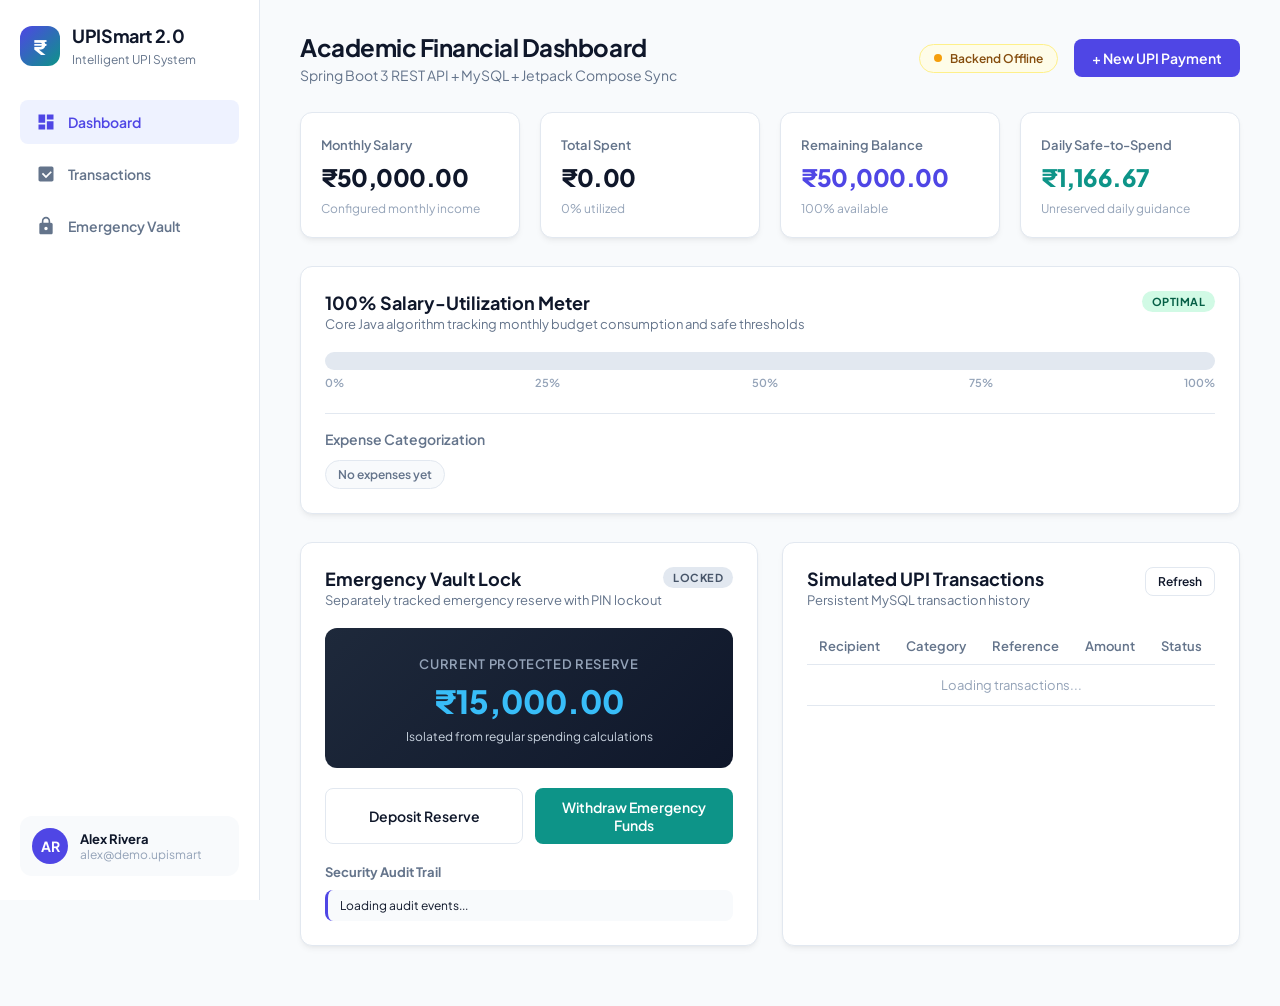
==== backend/src/main/resources/static/index.html @ 61daeefa "feat: implement transaction cloud synchronization Add cloud backup functionality for transactions vi" ====
<!DOCTYPE html>
<html lang="en">
<head>
    <meta charset="UTF-8">
    <meta name="viewport" content="width=device-width, initial-scale=1.0">
    <title>UPISmart 2.0 — Web Financial Dashboard</title>
    <link rel="stylesheet" href="css/dashboard.css">
    <link rel="preconnect" href="https://fonts.googleapis.com">
    <link rel="preconnect" href="https://fonts.gstatic.com" crossorigin>
    <link href="https://fonts.googleapis.com/css2?family=Plus+Jakarta+Sans:wght@400;500;600;700;800&display=swap" rel="stylesheet">
</head>
<body>
    <div class="app-layout">
        <!-- Sidebar Navigation -->
        <aside class="sidebar">
            <div class="brand">
                <div class="brand-icon">₹</div>
                <div class="brand-text">
                    <h1>UPISmart 2.0</h1>
                    <span>Intelligent UPI System</span>
                </div>
            </div>

            <nav class="nav-menu">
                <a href="#dashboard" class="nav-item active">
                    <svg width="20" height="20" viewBox="0 0 24 24" fill="currentColor"><path d="M3 13h8V3H3v10zm0 8h8v-6H3v6zm10 0h8V11h-8v10zm0-18v6h8V3h-8z"/></svg>
                    Dashboard
                </a>
                <a href="#transactions" class="nav-item">
                    <svg width="20" height="20" viewBox="0 0 24 24" fill="currentColor"><path d="M19 3H5c-1.1 0-2 .9-2 2v14c0 1.1.9 2 2 2h14c1.1 0 2-.9 2-2V5c0-1.1-.9-2-2-2zm-7 14l-5-5 1.41-1.41L12 14.17l5.59-5.59L19 10l-7 7z"/></svg>
                    Transactions
                </a>
                <a href="#vault" class="nav-item">
                    <svg width="20" height="20" viewBox="0 0 24 24" fill="currentColor"><path d="M18 8h-1V6c0-2.76-2.24-5-5-5S7 3.24 7 6v2H6c-1.1 0-2 .9-2 2v10c0 1.1.9 2 2 2h12c1.1 0 2-.9 2-2V10c0-1.1-.9-2-2-2zm-6 9c-1.1 0-2-.9-2-2s.9-2 2-2 2 .9 2 2-.9 2-2 2zm3.1-9H8.9V6c0-1.71 1.39-3.1 3.1-3.1 1.71 0 3.1 1.39 3.1 3.1v2z"/></svg>
                    Emergency Vault
                </a>
            </nav>

            <div class="user-card">
                <div class="user-avatar">AR</div>
                <div class="user-info">
                    <strong id="sidebarUsername">Alex Rivera</strong>
                    <span id="sidebarUpi">alex@demo.upismart</span>
                </div>
            </div>
        </aside>

        <!-- Main Content Area -->
        <main class="main-content">
            <!-- Header Bar -->
            <header class="top-bar">
                <div>
                    <h2>Academic Financial Dashboard</h2>
                    <p class="subtitle">Spring Boot 3 REST API + MySQL + Jetpack Compose Sync</p>
                </div>
                <div class="top-bar-actions">
                    <div id="connectionStatusPill" class="status-pill status-checking">
                        <span class="pulse-dot"></span>
                        <span id="connectionStatusText">Checking Cloud SQL...</span>
                    </div>
                    <button class="btn btn-primary" onclick="openPaymentModal()">
                        + New UPI Payment
                    </button>
                </div>
            </header>

            <!-- Alerts Banner Container -->
            <div id="alertContainer"></div>

            <!-- Stats Grid -->
            <div class="stats-grid">
                <div class="stat-card">
                    <span class="stat-label">Monthly Salary</span>
                    <div class="stat-value" id="monthlySalaryDisplay">₹50,000.00</div>
                    <span class="stat-subtext">Configured monthly income</span>
                </div>
                <div class="stat-card">
                    <span class="stat-label">Total Spent</span>
                    <div class="stat-value" id="totalExpenditureDisplay">₹0.00</div>
                    <span class="stat-subtext" id="spentPercentageDisplay">0% utilized</span>
                </div>
                <div class="stat-card">
                    <span class="stat-label">Remaining Balance</span>
                    <div class="stat-value stat-highlight" id="remainingBalanceDisplay">₹50,000.00</div>
                    <span class="stat-subtext" id="remainingPercentageDisplay">100% available</span>
                </div>
                <div class="stat-card">
                    <span class="stat-label">Daily Safe-to-Spend</span>
                    <div class="stat-value stat-safe" id="dailySafeToSpendDisplay">₹1,166.67</div>
                    <span class="stat-subtext">Unreserved daily guidance</span>
                </div>
            </div>

            <!-- 100% Salary-Utilization Meter Section -->
            <section class="section-card">
                <div class="card-header">
                    <div>
                        <h3>100% Salary-Utilization Meter</h3>
                        <p>Core Java algorithm tracking monthly budget consumption and safe thresholds</p>
                    </div>
                    <span id="utilizationStatusBadge" class="badge badge-success">OPTIMAL</span>
                </div>

                <div class="meter-container">
                    <div class="meter-bar-track">
                        <div id="meterProgressFill" class="meter-bar-fill" style="width: 0%;"></div>
                    </div>
                    <div class="meter-markers">
                        <span>0%</span>
                        <span>25%</span>
                        <span>50%</span>
                        <span>75%</span>
                        <span>100%</span>
                    </div>
                </div>

                <!-- Category Breakdown Tags -->
                <div class="category-breakdown">
                    <h4>Expense Categorization</h4>
                    <div id="categoryTagsContainer" class="tag-list">
                        <span class="category-tag">No expenses yet</span>
                    </div>
                </div>
            </section>

            <!-- Grid: Emergency Vault & Recent Transactions -->
            <div class="two-column-grid">
                <!-- Emergency Vault Card -->
                <section class="section-card" id="vault">
                    <div class="card-header">
                        <div>
                            <h3>Emergency Vault Lock</h3>
                            <p>Separately tracked emergency reserve with PIN lockout</p>
                        </div>
                        <span id="vaultStatusBadge" class="badge badge-secondary">LOCKED</span>
                    </div>

                    <div class="vault-balance-box">
                        <span class="vault-balance-label">Current Protected Reserve</span>
                        <div class="vault-balance-value" id="vaultReserveDisplay">₹15,000.00</div>
                        <p class="vault-notice">Isolated from regular spending calculations</p>
                    </div>

                    <div class="vault-actions">
                        <button class="btn btn-outline" onclick="openVaultModal('deposit')">Deposit Reserve</button>
                        <button class="btn btn-secondary" onclick="openVaultModal('withdraw')">Withdraw Emergency Funds</button>
                    </div>

                    <!-- Vault Audit Trail -->
                    <div class="audit-trail-container">
                        <h4>Security Audit Trail</h4>
                        <div id="vaultAuditList" class="audit-list">
                            <div class="audit-item">Loading audit events...</div>
                        </div>
                    </div>
                </section>

                <!-- Transactions Section -->
                <section class="section-card" id="transactions">
                    <div class="card-header">
                        <div>
                            <h3>Simulated UPI Transactions</h3>
                            <p>Persistent MySQL transaction history</p>
                        </div>
                        <button class="btn btn-sm btn-outline" onclick="loadDashboardData()">Refresh</button>
                    </div>

                    <div class="table-container">
                        <table class="data-table">
                            <thead>
                                <tr>
                                    <th>Recipient</th>
                                    <th>Category</th>
                                    <th>Reference</th>
                                    <th>Amount</th>
                                    <th>Status</th>
                                </tr>
                            </thead>
                            <tbody id="transactionTableBody">
                                <tr>
                                    <td colspan="5" class="empty-cell">Loading transactions...</td>
                                </tr>
                            </tbody>
                        </table>
                    </div>
                </section>
            </div>
        </main>
    </div>

    <!-- Payment Modal -->
    <div id="paymentModal" class="modal">
        <div class="modal-dialog">
            <div class="modal-header">
                <h3>Simulated UPI Payment Engine</h3>
                <button class="close-btn" onclick="closePaymentModal()">&times;</button>
            </div>
            <form id="paymentForm" onsubmit="handlePaymentSubmit(event)">
                <div class="form-group">
                    <label>Recipient UPI ID</label>
                    <input type="text" id="recipientUpi" required placeholder="e.g. coffee@upi or friend@bank" value="cafe@upi">
                </div>
                <div class="form-group">
                    <label>Recipient Name</label>
                    <input type="text" id="recipientName" required placeholder="e.g. Blue Tokai Coffee" value="Blue Tokai Coffee">
                </div>
                <div class="form-group">
                    <label>Amount (₹)</label>
                    <input type="number" id="paymentAmount" step="0.01" min="1" required placeholder="500.00" value="450.00">
                </div>
                <div class="form-group">
                    <label>Category</label>
                    <select id="paymentCategory">
                        <option value="Food & Dining">Food & Dining</option>
                        <option value="Groceries">Groceries</option>
                        <option value="Rent">Rent</option>
                        <option value="Bills & Utilities">Bills & Utilities</option>
                        <option value="Shopping">Shopping</option>
                        <option value="Transportation">Transportation</option>
                        <option value="Other">Other</option>
                    </select>
                </div>
                <div class="form-group">
                    <label>Demo UPI PIN (Default: 1234)</label>
                    <input type="password" id="paymentPin" maxlength="6" required placeholder="••••" value="1234">
                </div>
                <div class="form-group">
                    <label>Note / Purpose</label>
                    <input type="text" id="paymentNote" placeholder="Simulated payment note" value="Team morning coffee">
                </div>

                <div id="unusualSpendingWarning" class="alert-box alert-warning" style="display: none;">
                    <strong>Unusual Spending Rule Alert!</strong>
                    <p id="unusualSpendingMessage"></p>
                    <label class="confirm-checkbox">
                        <input type="checkbox" id="userConfirmCheckbox"> I acknowledge and confirm this high transaction
                    </label>
                </div>

                <div class="modal-footer">
                    <button type="button" class="btn btn-outline" onclick="closePaymentModal()">Cancel</button>
                    <button type="submit" class="btn btn-primary" id="submitPaymentBtn">Confirm & Pay</button>
                </div>
            </form>
        </div>
    </div>

    <!-- Vault Action Modal -->
    <div id="vaultModal" class="modal">
        <div class="modal-dialog">
            <div class="modal-header">
                <h3 id="vaultModalTitle">Emergency Vault Operation</h3>
                <button class="close-btn" onclick="closeVaultModal()">&times;</button>
            </div>
            <form id="vaultForm" onsubmit="handleVaultSubmit(event)">
                <input type="hidden" id="vaultActionType" value="deposit">
                <div class="form-group">
                    <label>Amount (₹)</label>
                    <input type="number" id="vaultAmount" step="0.01" min="1" required placeholder="1000.00">
                </div>
                <div class="form-group" id="vaultPinGroup">
                    <label>Vault PIN (Default: 1234)</label>
                    <input type="password" id="vaultPin" maxlength="6" placeholder="••••" value="1234">
                </div>
                <div class="modal-footer">
                    <button type="button" class="btn btn-outline" onclick="closeVaultModal()">Cancel</button>
                    <button type="submit" class="btn btn-primary" id="submitVaultBtn">Submit</button>
                </div>
            </form>
        </div>
    </div>

    <script src="js/dashboard.js"></script>
</body>
</html>
---- backend/src/main/resources/static/css/dashboard.css ----
:root {
    --primary: #4F46E5;
    --primary-hover: #4338CA;
    --primary-light: #EEF2FF;
    --secondary: #0D9488;
    --accent: #F59E0B;
    --danger: #EF4444;
    --success: #10B981;
    --background: #F8FAFC;
    --surface: #FFFFFF;
    --text-primary: #0F172A;
    --text-secondary: #64748B;
    --text-muted: #94A3B8;
    --border: #E2E8F0;
    --radius-sm: 8px;
    --radius-md: 12px;
    --radius-lg: 16px;
    --shadow: 0 4px 6px -1px rgba(0, 0, 0, 0.05), 0 2px 4px -2px rgba(0, 0, 0, 0.05);
    --shadow-lg: 0 10px 15px -3px rgba(0, 0, 0, 0.08), 0 4px 6px -4px rgba(0, 0, 0, 0.04);
}

* {
    margin: 0;
    padding: 0;
    box-sizing: border-box;
    font-family: 'Plus Jakarta Sans', system-ui, -apple-system, sans-serif;
}

body {
    background-color: var(--background);
    color: var(--text-primary);
    min-height: 100vh;
}

.app-layout {
    display: flex;
    min-height: 100vh;
}

/* Sidebar */
.sidebar {
    width: 260px;
    background: var(--surface);
    border-right: 1px solid var(--border);
    display: flex;
    flex-direction: column;
    padding: 24px 20px;
    position: sticky;
    top: 0;
    height: 100vh;
}

.brand {
    display: flex;
    align-items: center;
    gap: 12px;
    margin-bottom: 32px;
}

.brand-icon {
    width: 40px;
    height: 40px;
    background: linear-gradient(135deg, var(--primary), var(--secondary));
    color: white;
    border-radius: var(--radius-md);
    display: flex;
    align-items: center;
    justify-content: center;
    font-weight: 800;
    font-size: 20px;
}

.brand-text h1 {
    font-size: 18px;
    font-weight: 700;
    letter-spacing: -0.02em;
}

.brand-text span {
    font-size: 12px;
    color: var(--text-secondary);
}

.nav-menu {
    display: flex;
    flex-direction: column;
    gap: 8px;
    flex: 1;
}

.nav-item {
    display: flex;
    align-items: center;
    gap: 12px;
    padding: 12px 16px;
    border-radius: var(--radius-sm);
    color: var(--text-secondary);
    text-decoration: none;
    font-weight: 600;
    font-size: 14px;
    transition: all 0.2s;
}

.nav-item:hover, .nav-item.active {
    background: var(--primary-light);
    color: var(--primary);
}

.user-card {
    display: flex;
    align-items: center;
    gap: 12px;
    padding: 12px;
    background: var(--background);
    border-radius: var(--radius-md);
}

.user-avatar {
    width: 36px;
    height: 36px;
    border-radius: 50%;
    background: var(--primary);
    color: white;
    display: flex;
    align-items: center;
    justify-content: center;
    font-weight: 700;
    font-size: 14px;
}

.user-info {
    display: flex;
    flex-direction: column;
    font-size: 12px;
}

.user-info strong {
    font-size: 13px;
    color: var(--text-primary);
}

.user-info span {
    color: var(--text-muted);
}

/* Main Content */
.main-content {
    flex: 1;
    padding: 32px 40px;
    max-width: 1280px;
    margin: 0 auto;
}

.top-bar {
    display: flex;
    justify-content: space-between;
    align-items: center;
    margin-bottom: 28px;
}

.top-bar h2 {
    font-size: 24px;
    font-weight: 700;
    letter-spacing: -0.02em;
}

.subtitle {
    font-size: 14px;
    color: var(--text-secondary);
    margin-top: 4px;
}

.top-bar-actions {
    display: flex;
    align-items: center;
    gap: 16px;
}

/* Status Pill */
.status-pill {
    display: flex;
    align-items: center;
    gap: 8px;
    padding: 6px 14px;
    border-radius: 20px;
    font-size: 12px;
    font-weight: 600;
    border: 1px solid var(--border);
    background: var(--surface);
}

.pulse-dot {
    width: 8px;
    height: 8px;
    border-radius: 50%;
    background: var(--text-muted);
}

.status-online {
    border-color: #A7F3D0;
    background: #ECFDF5;
    color: #065F46;
}
.status-online .pulse-dot {
    background: var(--success);
    box-shadow: 0 0 0 3px rgba(16, 185, 129, 0.2);
}

.status-local {
    border-color: #FEF08A;
    background: #FEFCE8;
    color: #854D0E;
}
.status-local .pulse-dot {
    background: var(--accent);
}

/* Buttons */
.btn {
    padding: 10px 18px;
    border-radius: var(--radius-sm);
    font-size: 14px;
    font-weight: 600;
    cursor: pointer;
    border: none;
    transition: all 0.2s;
    display: inline-flex;
    align-items: center;
    justify-content: center;
    gap: 8px;
}

.btn-primary {
    background: var(--primary);
    color: white;
}
.btn-primary:hover {
    background: var(--primary-hover);
}

.btn-secondary {
    background: var(--secondary);
    color: white;
}
.btn-secondary:hover {
    background: #0F766E;
}

.btn-outline {
    background: transparent;
    border: 1px solid var(--border);
    color: var(--text-primary);
}
.btn-outline:hover {
    background: var(--background);
}

.btn-sm {
    padding: 6px 12px;
    font-size: 12px;
}

/* Stats Grid */
.stats-grid {
    display: grid;
    grid-template-columns: repeat(4, 1fr);
    gap: 20px;
    margin-bottom: 28px;
}

.stat-card {
    background: var(--surface);
    padding: 20px;
    border-radius: var(--radius-md);
    box-shadow: var(--shadow);
    border: 1px solid var(--border);
}

.stat-label {
    font-size: 13px;
    font-weight: 600;
    color: var(--text-secondary);
}

.stat-value {
    font-size: 24px;
    font-weight: 800;
    margin: 8px 0 4px;
    letter-spacing: -0.02em;
}

.stat-highlight {
    color: var(--primary);
}

.stat-safe {
    color: var(--secondary);
}

.stat-subtext {
    font-size: 12px;
    color: var(--text-muted);
}

/* Section Card */
.section-card {
    background: var(--surface);
    border-radius: var(--radius-md);
    padding: 24px;
    border: 1px solid var(--border);
    box-shadow: var(--shadow);
    margin-bottom: 28px;
}

.card-header {
    display: flex;
    justify-content: space-between;
    align-items: flex-start;
    margin-bottom: 20px;
}

.card-header h3 {
    font-size: 18px;
    font-weight: 700;
}

.card-header p {
    font-size: 13px;
    color: var(--text-secondary);
    margin-top: 2px;
}

/* Badges */
.badge {
    padding: 4px 10px;
    border-radius: 12px;
    font-size: 11px;
    font-weight: 700;
    letter-spacing: 0.04em;
    text-transform: uppercase;
}

.badge-success { background: #D1FAE5; color: #065F46; }
.badge-warning { background: #FEF3C7; color: #92400E; }
.badge-danger { background: #FEE2E2; color: #991B1B; }
.badge-secondary { background: #E2E8F0; color: #475569; }

/* 100% Salary Meter */
.meter-container {
    margin: 20px 0;
}

.meter-bar-track {
    width: 100%;
    height: 18px;
    background: #E2E8F0;
    border-radius: 9px;
    overflow: hidden;
    position: relative;
}

.meter-bar-fill {
    height: 100%;
    background: linear-gradient(90deg, #10B981, #F59E0B, #EF4444);
    border-radius: 9px;
    transition: width 0.6s cubic-bezier(0.4, 0, 0.2, 1);
}

.meter-markers {
    display: flex;
    justify-content: space-between;
    font-size: 11px;
    color: var(--text-muted);
    font-weight: 600;
    margin-top: 6px;
}

.category-breakdown {
    margin-top: 24px;
    padding-top: 16px;
    border-top: 1px solid var(--border);
}

.category-breakdown h4 {
    font-size: 14px;
    font-weight: 600;
    color: var(--text-secondary);
    margin-bottom: 12px;
}

.tag-list {
    display: flex;
    flex-wrap: wrap;
    gap: 8px;
}

.category-tag {
    background: var(--background);
    border: 1px solid var(--border);
    padding: 6px 12px;
    border-radius: 16px;
    font-size: 12px;
    font-weight: 600;
    color: var(--text-secondary);
}

/* Two Column Grid */
.two-column-grid {
    display: grid;
    grid-template-columns: 1fr 1fr;
    gap: 24px;
}

/* Vault Box */
.vault-balance-box {
    background: linear-gradient(135deg, #1E293B, #0F172A);
    color: white;
    padding: 24px;
    border-radius: var(--radius-md);
    margin-bottom: 20px;
    text-align: center;
}

.vault-balance-label {
    font-size: 13px;
    color: #94A3B8;
    text-transform: uppercase;
    letter-spacing: 0.05em;
    font-weight: 600;
}

.vault-balance-value {
    font-size: 32px;
    font-weight: 800;
    margin: 8px 0;
    color: #38BDF8;
}

.vault-notice {
    font-size: 12px;
    color: #CBD5E1;
}

.vault-actions {
    display: grid;
    grid-template-columns: 1fr 1fr;
    gap: 12px;
    margin-bottom: 20px;
}

/* Audit List */
.audit-trail-container h4 {
    font-size: 13px;
    color: var(--text-secondary);
    margin-bottom: 10px;
}

.audit-list {
    max-height: 180px;
    overflow-y: auto;
    display: flex;
    flex-direction: column;
    gap: 8px;
}

.audit-item {
    display: flex;
    justify-content: space-between;
    font-size: 12px;
    padding: 8px 12px;
    background: var(--background);
    border-radius: var(--radius-sm);
    border-left: 3px solid var(--primary);
}

/* Table */
.table-container {
    overflow-x: auto;
}

.data-table {
    width: 100%;
    border-collapse: collapse;
    font-size: 13px;
}

.data-table th {
    text-align: left;
    padding: 10px 12px;
    color: var(--text-secondary);
    font-weight: 600;
    border-bottom: 1px solid var(--border);
}

.data-table td {
    padding: 12px;
    border-bottom: 1px solid var(--border);
}

.empty-cell {
    text-align: center;
    color: var(--text-muted);
    padding: 24px;
}

/* Modal */
.modal {
    display: none;
    position: fixed;
    top: 0;
    left: 0;
    width: 100%;
    height: 100%;
    background: rgba(15, 23, 42, 0.6);
    backdrop-filter: blur(4px);
    z-index: 1000;
    align-items: center;
    justify-content: center;
}

.modal.active {
    display: flex;
}

.modal-dialog {
    background: var(--surface);
    border-radius: var(--radius-lg);
    width: 100%;
    max-width: 480px;
    padding: 24px;
    box-shadow: var(--shadow-lg);
}

.modal-header {
    display: flex;
    justify-content: space-between;
    align-items: center;
    margin-bottom: 20px;
}

.close-btn {
    background: transparent;
    border: none;
    font-size: 24px;
    cursor: pointer;
    color: var(--text-muted);
}

.form-group {
    margin-bottom: 16px;
}

.form-group label {
    display: block;
    font-size: 13px;
    font-weight: 600;
    color: var(--text-secondary);
    margin-bottom: 6px;
}

.form-group input, .form-group select {
    width: 100%;
    padding: 10px 12px;
    border: 1px solid var(--border);
    border-radius: var(--radius-sm);
    font-size: 14px;
    outline: none;
}

.form-group input:focus, .form-group select:focus {
    border-color: var(--primary);
}

.modal-footer {
    display: flex;
    justify-content: flex-end;
    gap: 12px;
    margin-top: 24px;
}

.alert-box {
    padding: 12px;
    border-radius: var(--radius-sm);
    margin-bottom: 16px;
    font-size: 13px;
}

.alert-warning {
    background: #FEF3C7;
    border: 1px solid #FCD34D;
    color: #92400E;
}

.confirm-checkbox {
    display: flex;
    align-items: center;
    gap: 8px;
    margin-top: 8px;
    font-weight: 600;
    font-size: 12px;
}

@media (max-width: 900px) {
    .app-layout { flex-direction: column; }
    .sidebar { width: 100%; height: auto; position: static; }
    .stats-grid { grid-template-columns: 1fr 1fr; }
    .two-column-grid { grid-template-columns: 1fr; }
}
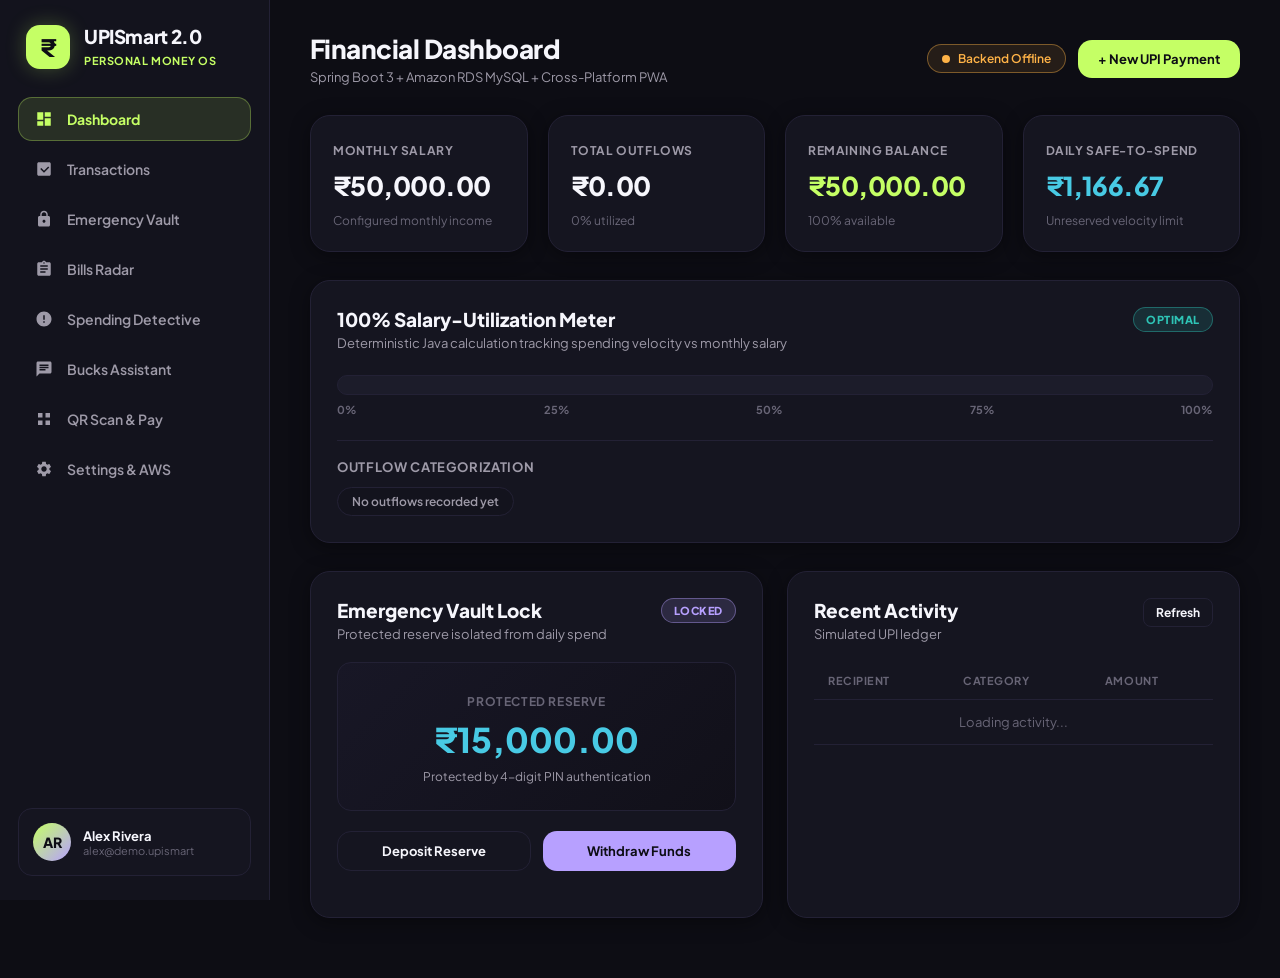
==== commit 90014b1e: "feat: implement bills tracking and modernize UI - Add `bills` table to database schema - Refactor da" ====
--- a/backend/src/main/resources/static/index.html
+++ b/backend/src/main/resources/static/index.html
@@ -3,11 +3,18 @@
 <head>
     <meta charset="UTF-8">
     <meta name="viewport" content="width=device-width, initial-scale=1.0">
-    <title>UPISmart 2.0 — Web Financial Dashboard</title>
+    <meta name="theme-color" content="#0D0D14">
+    <meta name="description" content="UPISmart 2.0 — Cross-Platform Intelligent Personal Financial Management OS with AWS Cloud Sync">
+    <title>UPISmart 2.0 — Personal Money OS</title>
+    
+    <!-- PWA Manifest & Icons -->
+    <link rel="manifest" href="manifest.json">
+    <link rel="apple-touch-icon" href="icons/icon-192.png">
+    
     <link rel="stylesheet" href="css/dashboard.css">
     <link rel="preconnect" href="https://fonts.googleapis.com">
     <link rel="preconnect" href="https://fonts.gstatic.com" crossorigin>
-    <link href="https://fonts.googleapis.com/css2?family=Plus+Jakarta+Sans:wght@400;500;600;700;800&display=swap" rel="stylesheet">
+    <link href="https://fonts.googleapis.com/css2?family=Plus+Jakarta+Sans:wght@400;500;600;700;800&family=JetBrains+Mono:wght@500;700&display=swap" rel="stylesheet">
 </head>
 <body>
     <div class="app-layout">
@@ -17,22 +24,42 @@
                 <div class="brand-icon">₹</div>
                 <div class="brand-text">
                     <h1>UPISmart 2.0</h1>
-                    <span>Intelligent UPI System</span>
-                </div>
-            </div>
-
-            <nav class="nav-menu">
-                <a href="#dashboard" class="nav-item active">
-                    <svg width="20" height="20" viewBox="0 0 24 24" fill="currentColor"><path d="M3 13h8V3H3v10zm0 8h8v-6H3v6zm10 0h8V11h-8v10zm0-18v6h8V3h-8z"/></svg>
+                    <span>Personal Money OS</span>
+                </div>
+            </div>
+
+            <nav class="nav-menu" id="mainNav">
+                <a href="#dashboard" class="nav-item active" data-view="dashboard">
+                    <svg width="18" height="18" viewBox="0 0 24 24" fill="currentColor"><path d="M3 13h8V3H3v10zm0 8h8v-6H3v6zm10 0h8V11h-8v10zm0-18v6h8V3h-8z"/></svg>
                     Dashboard
                 </a>
-                <a href="#transactions" class="nav-item">
-                    <svg width="20" height="20" viewBox="0 0 24 24" fill="currentColor"><path d="M19 3H5c-1.1 0-2 .9-2 2v14c0 1.1.9 2 2 2h14c1.1 0 2-.9 2-2V5c0-1.1-.9-2-2-2zm-7 14l-5-5 1.41-1.41L12 14.17l5.59-5.59L19 10l-7 7z"/></svg>
+                <a href="#transactions" class="nav-item" data-view="transactions">
+                    <svg width="18" height="18" viewBox="0 0 24 24" fill="currentColor"><path d="M19 3H5c-1.1 0-2 .9-2 2v14c0 1.1.9 2 2 2h14c1.1 0 2-.9 2-2V5c0-1.1-.9-2-2-2zm-7 14l-5-5 1.41-1.41L12 14.17l5.59-5.59L19 10l-7 7z"/></svg>
                     Transactions
                 </a>
-                <a href="#vault" class="nav-item">
-                    <svg width="20" height="20" viewBox="0 0 24 24" fill="currentColor"><path d="M18 8h-1V6c0-2.76-2.24-5-5-5S7 3.24 7 6v2H6c-1.1 0-2 .9-2 2v10c0 1.1.9 2 2 2h12c1.1 0 2-.9 2-2V10c0-1.1-.9-2-2-2zm-6 9c-1.1 0-2-.9-2-2s.9-2 2-2 2 .9 2 2-.9 2-2 2zm3.1-9H8.9V6c0-1.71 1.39-3.1 3.1-3.1 1.71 0 3.1 1.39 3.1 3.1v2z"/></svg>
+                <a href="#vault" class="nav-item" data-view="vault">
+                    <svg width="18" height="18" viewBox="0 0 24 24" fill="currentColor"><path d="M18 8h-1V6c0-2.76-2.24-5-5-5S7 3.24 7 6v2H6c-1.1 0-2 .9-2 2v10c0 1.1.9 2 2 2h12c1.1 0 2-.9 2-2V10c0-1.1-.9-2-2-2zm-6 9c-1.1 0-2-.9-2-2s.9-2 2-2 2 .9 2 2-.9 2-2 2zm3.1-9H8.9V6c0-1.71 1.39-3.1 3.1-3.1 1.71 0 3.1 1.39 3.1 3.1v2z"/></svg>
                     Emergency Vault
+                </a>
+                <a href="#bills" class="nav-item" data-view="bills">
+                    <svg width="18" height="18" viewBox="0 0 24 24" fill="currentColor"><path d="M19 3h-4.18C14.4 1.84 13.3 1 12 1c-1.3 0-2.4.84-2.82 2H5c-1.1 0-2 .9-2 2v14c0 1.1.9 2 2 2h14c1.1 0 2-.9 2-2V5c0-1.1-.9-2-2-2zm-7 0c.55 0 1 .45 1 1s-.45 1-1 1-1-.45-1-1 .45-1 1-1zm2 14H7v-2h7v2zm3-4H7v-2h10v2zm0-4H7V7h10v2z"/></svg>
+                    Bills Radar
+                </a>
+                <a href="#detective" class="nav-item" data-view="detective">
+                    <svg width="18" height="18" viewBox="0 0 24 24" fill="currentColor"><path d="M12 2C6.48 2 2 6.48 2 12s4.48 10 10 10 10-4.48 10-10S17.52 2 12 2zm1 15h-2v-2h2v2zm0-4h-2V7h2v6z"/></svg>
+                    Spending Detective
+                </a>
+                <a href="#bucks" class="nav-item" data-view="bucks">
+                    <svg width="18" height="18" viewBox="0 0 24 24" fill="currentColor"><path d="M20 2H4c-1.1 0-1.99.9-1.99 2L2 22l4-4h14c1.1 0 2-.9 2-2V4c0-1.1-.9-2-2-2zM6 9h12v2H6V9zm8 5H6v-2h8v2zm4-6H6V6h12v2z"/></svg>
+                    Bucks Assistant
+                </a>
+                <a href="#scanpay" class="nav-item" data-view="scanpay">
+                    <svg width="18" height="18" viewBox="0 0 24 24" fill="currentColor"><path d="M4 4h6v6H4V4zm10 0h6v6h-6V4zM4 14h6v6H4v-6zm13 3h3v3h-3v-3zm-3-3h3v3h-3v-3zm3 0h3v3h-3v-3zm-3 3h3v3h-3v-3z"/></svg>
+                    QR Scan & Pay
+                </a>
+                <a href="#settings" class="nav-item" data-view="settings">
+                    <svg width="18" height="18" viewBox="0 0 24 24" fill="currentColor"><path d="M19.14 12.94c.04-.3.06-.61.06-.94 0-.32-.02-.64-.07-.94l2.03-1.58c.18-.14.23-.41.12-.61l-1.92-3.32c-.12-.22-.37-.29-.59-.22l-2.39.96c-.5-.38-1.03-.7-1.62-.94l-.36-2.54c-.04-.24-.24-.41-.48-.41h-3.84c-.24 0-.43.17-.47.41l-.36 2.54c-.59.24-1.13.57-1.62.94l-2.39-.96c-.22-.08-.47 0-.59.22L2.74 8.87c-.12.21-.08.47.12.61l2.03 1.58c-.05.3-.09.63-.09.94s.02.64.07.94l-2.03 1.58c-.18.14-.23.41-.12.61l1.92 3.32c.12.22.37.29.59.22l2.39-.96c.5.38 1.03.7 1.62.94l.36 2.54c.05.24.24.41.48.41h3.84c.24 0 .44-.17.47-.41l.36-2.54c.59-.24 1.13-.56 1.62-.94l2.39.96c.22.08.47 0 .59-.22l1.92-3.32c.12-.22.07-.47-.12-.61l-2.01-1.58zM12 15.6c-1.98 0-3.6-1.62-3.6-3.6s1.62-3.6 3.6-3.6 3.6 1.62 3.6 3.6-1.62 3.6-3.6 3.6z"/></svg>
+                    Settings & AWS
                 </a>
             </nav>
 
@@ -45,19 +72,22 @@
             </div>
         </aside>
 
-        <!-- Main Content Area -->
+        <!-- Main Content View Container -->
         <main class="main-content">
-            <!-- Header Bar -->
+            <!-- Top Bar -->
             <header class="top-bar">
                 <div>
-                    <h2>Academic Financial Dashboard</h2>
-                    <p class="subtitle">Spring Boot 3 REST API + MySQL + Jetpack Compose Sync</p>
+                    <h2 id="viewTitle">Financial Dashboard</h2>
+                    <p class="subtitle" id="viewSubtitle">Spring Boot 3 + Amazon RDS MySQL + Cross-Platform PWA</p>
                 </div>
                 <div class="top-bar-actions">
                     <div id="connectionStatusPill" class="status-pill status-checking">
                         <span class="pulse-dot"></span>
-                        <span id="connectionStatusText">Checking Cloud SQL...</span>
-                    </div>
+                        <span id="connectionStatusText">Checking Cloud Backend...</span>
+                    </div>
+                    <button class="btn btn-outline btn-sm" id="pwaInstallBtn" style="display: none;" onclick="triggerPwaInstall()">
+                        ⬇️ Install App
+                    </button>
                     <button class="btn btn-primary" onclick="openPaymentModal()">
                         + New UPI Payment
                     </button>
@@ -67,102 +97,138 @@
             <!-- Alerts Banner Container -->
             <div id="alertContainer"></div>
 
-            <!-- Stats Grid -->
-            <div class="stats-grid">
-                <div class="stat-card">
-                    <span class="stat-label">Monthly Salary</span>
-                    <div class="stat-value" id="monthlySalaryDisplay">₹50,000.00</div>
-                    <span class="stat-subtext">Configured monthly income</span>
-                </div>
-                <div class="stat-card">
-                    <span class="stat-label">Total Spent</span>
-                    <div class="stat-value" id="totalExpenditureDisplay">₹0.00</div>
-                    <span class="stat-subtext" id="spentPercentageDisplay">0% utilized</span>
-                </div>
-                <div class="stat-card">
-                    <span class="stat-label">Remaining Balance</span>
-                    <div class="stat-value stat-highlight" id="remainingBalanceDisplay">₹50,000.00</div>
-                    <span class="stat-subtext" id="remainingPercentageDisplay">100% available</span>
-                </div>
-                <div class="stat-card">
-                    <span class="stat-label">Daily Safe-to-Spend</span>
-                    <div class="stat-value stat-safe" id="dailySafeToSpendDisplay">₹1,166.67</div>
-                    <span class="stat-subtext">Unreserved daily guidance</span>
-                </div>
-            </div>
-
-            <!-- 100% Salary-Utilization Meter Section -->
-            <section class="section-card">
-                <div class="card-header">
-                    <div>
-                        <h3>100% Salary-Utilization Meter</h3>
-                        <p>Core Java algorithm tracking monthly budget consumption and safe thresholds</p>
-                    </div>
-                    <span id="utilizationStatusBadge" class="badge badge-success">OPTIMAL</span>
-                </div>
-
-                <div class="meter-container">
-                    <div class="meter-bar-track">
-                        <div id="meterProgressFill" class="meter-bar-fill" style="width: 0%;"></div>
-                    </div>
-                    <div class="meter-markers">
-                        <span>0%</span>
-                        <span>25%</span>
-                        <span>50%</span>
-                        <span>75%</span>
-                        <span>100%</span>
-                    </div>
-                </div>
-
-                <!-- Category Breakdown Tags -->
-                <div class="category-breakdown">
-                    <h4>Expense Categorization</h4>
-                    <div id="categoryTagsContainer" class="tag-list">
-                        <span class="category-tag">No expenses yet</span>
-                    </div>
-                </div>
-            </section>
-
-            <!-- Grid: Emergency Vault & Recent Transactions -->
-            <div class="two-column-grid">
-                <!-- Emergency Vault Card -->
-                <section class="section-card" id="vault">
-                    <div class="card-header">
-                        <div>
-                            <h3>Emergency Vault Lock</h3>
-                            <p>Separately tracked emergency reserve with PIN lockout</p>
-                        </div>
-                        <span id="vaultStatusBadge" class="badge badge-secondary">LOCKED</span>
-                    </div>
-
-                    <div class="vault-balance-box">
-                        <span class="vault-balance-label">Current Protected Reserve</span>
-                        <div class="vault-balance-value" id="vaultReserveDisplay">₹15,000.00</div>
-                        <p class="vault-notice">Isolated from regular spending calculations</p>
-                    </div>
-
-                    <div class="vault-actions">
-                        <button class="btn btn-outline" onclick="openVaultModal('deposit')">Deposit Reserve</button>
-                        <button class="btn btn-secondary" onclick="openVaultModal('withdraw')">Withdraw Emergency Funds</button>
-                    </div>
-
-                    <!-- Vault Audit Trail -->
-                    <div class="audit-trail-container">
-                        <h4>Security Audit Trail</h4>
-                        <div id="vaultAuditList" class="audit-list">
-                            <div class="audit-item">Loading audit events...</div>
-                        </div>
-                    </div>
-                </section>
-
-                <!-- Transactions Section -->
-                <section class="section-card" id="transactions">
-                    <div class="card-header">
-                        <div>
-                            <h3>Simulated UPI Transactions</h3>
-                            <p>Persistent MySQL transaction history</p>
-                        </div>
-                        <button class="btn btn-sm btn-outline" onclick="loadDashboardData()">Refresh</button>
+            <!-- TAB 1: DASHBOARD VIEW -->
+            <div id="view-dashboard" class="view-section active">
+                <!-- Stats Grid -->
+                <div class="stats-grid">
+                    <div class="stat-card">
+                        <span class="stat-label">Monthly Salary</span>
+                        <div class="stat-value" id="monthlySalaryDisplay">₹50,000.00</div>
+                        <span class="stat-subtext">Configured monthly income</span>
+                    </div>
+                    <div class="stat-card">
+                        <span class="stat-label">Total Outflows</span>
+                        <div class="stat-value" id="totalExpenditureDisplay">₹0.00</div>
+                        <span class="stat-subtext" id="spentPercentageDisplay">0% utilized</span>
+                    </div>
+                    <div class="stat-card">
+                        <span class="stat-label">Remaining Balance</span>
+                        <div class="stat-value stat-highlight" id="remainingBalanceDisplay">₹50,000.00</div>
+                        <span class="stat-subtext" id="remainingPercentageDisplay">100% available</span>
+                    </div>
+                    <div class="stat-card">
+                        <span class="stat-label">Daily Safe-to-Spend</span>
+                        <div class="stat-value stat-safe" id="dailySafeToSpendDisplay">₹1,166.67</div>
+                        <span class="stat-subtext">Unreserved velocity limit</span>
+                    </div>
+                </div>
+
+                <!-- 100% Salary-Utilization Meter Section -->
+                <section class="section-card">
+                    <div class="card-header">
+                        <div>
+                            <h3>100% Salary-Utilization Meter</h3>
+                            <p>Deterministic Java calculation tracking spending velocity vs monthly salary</p>
+                        </div>
+                        <span id="utilizationStatusBadge" class="badge badge-success">OPTIMAL</span>
+                    </div>
+
+                    <div class="meter-container">
+                        <div class="meter-bar-track">
+                            <div id="meterProgressFill" class="meter-bar-fill" style="width: 0%;"></div>
+                        </div>
+                        <div class="meter-markers">
+                            <span>0%</span>
+                            <span>25%</span>
+                            <span>50%</span>
+                            <span>75%</span>
+                            <span>100%</span>
+                        </div>
+                    </div>
+
+                    <!-- Category Breakdown Tags -->
+                    <div class="category-breakdown">
+                        <h4>Outflow Categorization</h4>
+                        <div id="categoryTagsContainer" class="tag-list">
+                            <span class="category-tag">No outflows recorded yet</span>
+                        </div>
+                    </div>
+                </section>
+
+                <!-- Two-Column Grid: Vault & Recent Transactions -->
+                <div class="two-column-grid">
+                    <!-- Emergency Vault Card -->
+                    <section class="section-card">
+                        <div class="card-header">
+                            <div>
+                                <h3>Emergency Vault Lock</h3>
+                                <p>Protected reserve isolated from daily spend</p>
+                            </div>
+                            <span id="vaultStatusBadge" class="badge badge-secondary">LOCKED</span>
+                        </div>
+
+                        <div class="vault-balance-box">
+                            <span class="vault-balance-label">Protected Reserve</span>
+                            <div class="vault-balance-value" id="vaultReserveDisplay">₹15,000.00</div>
+                            <p class="vault-notice">Protected by 4-digit PIN authentication</p>
+                        </div>
+
+                        <div class="vault-actions">
+                            <button class="btn btn-outline" onclick="openVaultModal('deposit')">Deposit Reserve</button>
+                            <button class="btn btn-secondary" onclick="openVaultModal('withdraw')">Withdraw Funds</button>
+                        </div>
+                    </section>
+
+                    <!-- Recent Transactions Summary -->
+                    <section class="section-card">
+                        <div class="card-header">
+                            <div>
+                                <h3>Recent Activity</h3>
+                                <p>Simulated UPI ledger</p>
+                            </div>
+                            <button class="btn btn-sm btn-outline" onclick="loadDashboardData()">Refresh</button>
+                        </div>
+
+                        <div class="table-container">
+                            <table class="data-table">
+                                <thead>
+                                    <tr>
+                                        <th>Recipient</th>
+                                        <th>Category</th>
+                                        <th>Amount</th>
+                                    </tr>
+                                </thead>
+                                <tbody id="recentTransactionsTableBody">
+                                    <tr><td colspan="3" class="empty-cell">Loading activity...</td></tr>
+                                </tbody>
+                            </table>
+                        </div>
+                    </section>
+                </div>
+            </div>
+
+            <!-- TAB 2: TRANSACTIONS VIEW -->
+            <div id="view-transactions" class="view-section">
+                <section class="section-card">
+                    <div class="card-header">
+                        <div>
+                            <h3>Persistent Transaction Ledger</h3>
+                            <p>Complete transactional history synced with MySQL</p>
+                        </div>
+                        <div style="display: flex; gap: 8px;">
+                            <input type="text" id="txSearchInput" placeholder="Search by recipient or reference..." oninput="filterTransactions()" style="background: var(--surface); border: 1px solid var(--card-border); color: var(--text-primary); padding: 8px 12px; border-radius: 8px; font-size: 13px;">
+                            <select id="txCategoryFilter" onchange="filterTransactions()" style="background: var(--surface); border: 1px solid var(--card-border); color: var(--text-primary); padding: 8px 12px; border-radius: 8px; font-size: 13px;">
+                                <option value="ALL">All Categories</option>
+                                <option value="Food & Dining">Food & Dining</option>
+                                <option value="Groceries">Groceries</option>
+                                <option value="Bills & Utilities">Bills & Utilities</option>
+                                <option value="Subscriptions">Subscriptions</option>
+                                <option value="Housing">Housing</option>
+                                <option value="Shopping">Shopping</option>
+                                <option value="Transportation">Transportation</option>
+                                <option value="Other">Other</option>
+                            </select>
+                        </div>
                     </div>
 
                     <div class="table-container">
@@ -171,24 +237,243 @@
                                 <tr>
                                     <th>Recipient</th>
                                     <th>Category</th>
-                                    <th>Reference</th>
+                                    <th>Reference ID</th>
                                     <th>Amount</th>
                                     <th>Status</th>
                                 </tr>
                             </thead>
-                            <tbody id="transactionTableBody">
-                                <tr>
-                                    <td colspan="5" class="empty-cell">Loading transactions...</td>
-                                </tr>
+                            <tbody id="fullTransactionTableBody">
+                                <tr><td colspan="5" class="empty-cell">Loading transactions...</td></tr>
                             </tbody>
                         </table>
                     </div>
                 </section>
             </div>
+
+            <!-- TAB 3: EMERGENCY VAULT VIEW -->
+            <div id="view-vault" class="view-section">
+                <section class="section-card">
+                    <div class="card-header">
+                        <div>
+                            <h3>Emergency Vault Management</h3>
+                            <p>Strictly segregated reserve requiring security PIN verification</p>
+                        </div>
+                        <span id="vaultStatusBadgeDetail" class="badge badge-secondary">LOCKED</span>
+                    </div>
+
+                    <div class="vault-balance-box">
+                        <span class="vault-balance-label">Current Reserve Balance</span>
+                        <div class="vault-balance-value" id="vaultReserveDisplayDetail">₹15,000.00</div>
+                        <p class="vault-notice">Unlocks for verified medical, housing, or unforeseen emergencies</p>
+                    </div>
+
+                    <div class="vault-actions" style="max-width: 400px; margin: 0 auto 24px;">
+                        <button class="btn btn-outline" onclick="openVaultModal('deposit')">Deposit to Reserve</button>
+                        <button class="btn btn-secondary" onclick="openVaultModal('withdraw')">Withdraw Emergency Funds</button>
+                    </div>
+
+                    <div class="audit-trail-container">
+                        <h4 style="font-size: 14px; margin-bottom: 12px; color: var(--text-secondary);">Security Audit Log</h4>
+                        <div id="vaultAuditList" class="audit-list">
+                            <div class="audit-item">Loading security audit events...</div>
+                        </div>
+                    </div>
+                </section>
+            </div>
+
+            <!-- TAB 4: BILLS RADAR VIEW -->
+            <div id="view-bills" class="view-section">
+                <section class="section-card">
+                    <div class="card-header">
+                        <div>
+                            <h3>Bills Radar & Recurring Obligations</h3>
+                            <p>Scheduled obligations reserving funds from daily Safe-to-Spend limits</p>
+                        </div>
+                        <button class="btn btn-sm btn-primary" onclick="openAddBillModal()">+ Add New Bill</button>
+                    </div>
+
+                    <div class="table-container">
+                        <table class="data-table">
+                            <thead>
+                                <tr>
+                                    <th>Bill Name</th>
+                                    <th>Category</th>
+                                    <th>Due Date</th>
+                                    <th>Amount</th>
+                                    <th>Status</th>
+                                    <th>Action</th>
+                                </tr>
+                            </thead>
+                            <tbody id="billsTableBody">
+                                <tr><td colspan="6" class="empty-cell">Loading scheduled bills...</td></tr>
+                            </tbody>
+                        </table>
+                    </div>
+                </section>
+            </div>
+
+            <!-- TAB 5: SPENDING DETECTIVE VIEW -->
+            <div id="view-detective" class="view-section">
+                <section class="section-card">
+                    <div class="card-header">
+                        <div>
+                            <h3>Explainable Spending Detective</h3>
+                            <p>Transparent deterministic rule heuristics — no black-box mystery models</p>
+                        </div>
+                        <span class="badge badge-success" id="detectiveHealthBadge">NORMAL</span>
+                    </div>
+
+                    <div class="stats-grid" style="margin-bottom: 20px;">
+                        <div class="stat-card">
+                            <span class="stat-label">Velocity Pace</span>
+                            <div class="stat-value" id="detectiveVelocityDisplay">0%</div>
+                            <span class="stat-subtext">Monthly consumption speed</span>
+                        </div>
+                        <div class="stat-card">
+                            <span class="stat-label">Bills Reserved</span>
+                            <div class="stat-value stat-safe" id="detectiveBillsDisplay">₹0.00</div>
+                            <span class="stat-subtext">Protected from daily spend</span>
+                        </div>
+                        <div class="stat-card">
+                            <span class="stat-label">Top Category</span>
+                            <div class="stat-value" id="detectiveTopCatDisplay">None</div>
+                            <span class="stat-subtext" id="detectiveTopCatAmt">₹0.00</span>
+                        </div>
+                        <div class="stat-card">
+                            <span class="stat-label">Peak Debit</span>
+                            <div class="stat-value stat-highlight" id="detectivePeakDebitDisplay">None</div>
+                            <span class="stat-subtext" id="detectivePeakDebitAmt">₹0.00</span>
+                        </div>
+                    </div>
+
+                    <h4 style="font-size: 14px; margin-bottom: 12px; color: var(--text-secondary);">Rule Detection Findings</h4>
+                    <div id="detectiveRulesList" style="display: flex; flex-direction: column; gap: 10px;">
+                        <div class="alert-box alert-warning">Evaluating deterministic heuristics...</div>
+                    </div>
+                </section>
+            </div>
+
+            <!-- TAB 6: BUCKS AI ASSISTANT VIEW -->
+            <div id="view-bucks" class="view-section">
+                <section class="section-card">
+                    <div class="card-header">
+                        <div>
+                            <h3>Bucks — Witty Gen-Z Financial Companion</h3>
+                            <p>Grounded in actual Room & MySQL ledger numbers — no cap, fr</p>
+                        </div>
+                        <span class="badge badge-secondary">ONLINE</span>
+                    </div>
+
+                    <div class="chat-window" id="bucksChatWindow">
+                        <div class="chat-bubble chat-bucks">
+                            Yo! I'm <strong>Bucks</strong>, your personal finance wingman. I keep track of your cash flow, Safe-to-Spend pace, and upcoming bills so you don't end the month broke. What's good?
+                        </div>
+                    </div>
+
+                    <div class="quick-chips">
+                        <button class="chip-btn" onclick="sendBucksQuery('How much is Safe-to-Spend today?')">💰 Safe-to-Spend?</button>
+                        <button class="chip-btn" onclick="sendBucksQuery('Are any bills due soon?')">📡 Upcoming Bills</button>
+                        <button class="chip-btn" onclick="sendBucksQuery('What is my biggest spending category?')">📊 Where did my money go?</button>
+                        <button class="chip-btn" onclick="sendBucksQuery('Can I afford a ₹3,000 dinner tonight?')">🍕 Can I afford ₹3k?</button>
+                    </div>
+
+                    <div style="display: flex; gap: 8px; margin-top: 12px;">
+                        <input type="text" id="bucksUserInput" placeholder="Ask Bucks about your finances..." onkeydown="if(event.key==='Enter') submitBucksMessage()" style="flex: 1; background: var(--surface); border: 1px solid var(--card-border); color: var(--text-primary); padding: 12px 14px; border-radius: var(--radius-sm); font-size: 14px;">
+                        <button class="btn btn-primary" onclick="submitBucksMessage()">Send</button>
+                    </div>
+                </section>
+            </div>
+
+            <!-- TAB 7: QR SCAN & PAY VIEW -->
+            <div id="view-scanpay" class="view-section">
+                <section class="section-card" style="max-width: 650px; margin: 0 auto;">
+                    <div class="card-header">
+                        <div>
+                            <h3>Simulated QR Scan & Pay</h3>
+                            <p>Test simulated UPI transfers with strict demo validation</p>
+                        </div>
+                        <span class="badge badge-warning">SIMULATED ONLY</span>
+                    </div>
+
+                    <div class="scanner-viewport">
+                        <div class="scanner-laser"></div>
+                        <div style="text-align: center; color: var(--text-muted); font-size: 13px;">
+                            <span style="font-size: 32px; display: block; margin-bottom: 8px;">📷</span>
+                            Scanner Active
+                        </div>
+                    </div>
+
+                    <div style="text-align: center; margin-bottom: 24px;">
+                        <button class="btn btn-secondary" onclick="loadSampleQr()">
+                            ⚡ Load Sample Demo QR Code
+                        </button>
+                    </div>
+
+                    <form id="qrScanForm" onsubmit="handleQrPaySubmit(event)">
+                        <div class="form-group">
+                            <label>Scanned UPI URI / Recipient</label>
+                            <input type="text" id="qrScannedUri" required placeholder="upismart://pay?recipient=cafe@demo&name=Blue%20Tokai" value="upismart://pay?recipient=cafe@demo&name=Blue%20Tokai">
+                        </div>
+                        <div class="form-group">
+                            <label>Amount (₹)</label>
+                            <input type="number" id="qrPayAmount" step="0.01" min="1" required placeholder="250.00" value="350.00">
+                        </div>
+                        <div class="form-group">
+                            <label>Demo UPI PIN (1234)</label>
+                            <input type="password" id="qrPayPin" maxlength="6" required placeholder="••••" value="1234">
+                        </div>
+                        <button type="submit" class="btn btn-primary" style="width: 100%;">
+                            Confirm & Execute Simulated Transfer
+                        </button>
+                    </form>
+                </section>
+            </div>
+
+            <!-- TAB 8: SETTINGS & AWS VIEW -->
+            <div id="view-settings" class="view-section">
+                <section class="section-card">
+                    <div class="card-header">
+                        <div>
+                            <h3>AWS Cloud Infrastructure & Security</h3>
+                            <p>Architecture specifications and deployment configuration</p>
+                        </div>
+                        <span class="badge badge-success">AWS PRODUCTION SPEC</span>
+                    </div>
+
+                    <div class="stats-grid">
+                        <div class="stat-card">
+                            <span class="stat-label">Hosting Engine</span>
+                            <div class="stat-value" style="font-size: 18px;">AWS App Runner</div>
+                            <span class="stat-subtext">Serverless container runner</span>
+                        </div>
+                        <div class="stat-card">
+                            <span class="stat-label">Database</span>
+                            <div class="stat-value" style="font-size: 18px;">Amazon RDS</div>
+                            <span class="stat-subtext">MySQL 8.0 gp3 storage</span>
+                        </div>
+                        <div class="stat-card">
+                            <span class="stat-label">Secrets</span>
+                            <div class="stat-value" style="font-size: 18px;">Secrets Manager</div>
+                            <span class="stat-subtext">Zero hardcoded credentials</span>
+                        </div>
+                        <div class="stat-card">
+                            <span class="stat-label">App Packaging</span>
+                            <div class="stat-value" style="font-size: 18px;">PWA / Capacitor</div>
+                            <span class="stat-subtext">Desktop & iOS ready</span>
+                        </div>
+                    </div>
+
+                    <div class="alert-box alert-warning" style="margin-top: 16px;">
+                        <strong>🔒 Financial Security Notice:</strong>
+                        <p>All payments in UPISmart 2.0 are 100% simulated for academic demonstrations. Real banking credentials, debit card numbers, and production UPI PINs are never collected or stored.</p>
+                    </div>
+                </section>
+            </div>
         </main>
     </div>
 
-    <!-- Payment Modal -->
+    <!-- Modals -->
+    <!-- 1. UPI Payment Modal -->
     <div id="paymentModal" class="modal">
         <div class="modal-dialog">
             <div class="modal-header">
@@ -198,23 +483,23 @@
             <form id="paymentForm" onsubmit="handlePaymentSubmit(event)">
                 <div class="form-group">
                     <label>Recipient UPI ID</label>
-                    <input type="text" id="recipientUpi" required placeholder="e.g. coffee@upi or friend@bank" value="cafe@upi">
+                    <input type="text" id="recipientUpi" required placeholder="merchant@demo" value="cafe@demo">
                 </div>
                 <div class="form-group">
                     <label>Recipient Name</label>
-                    <input type="text" id="recipientName" required placeholder="e.g. Blue Tokai Coffee" value="Blue Tokai Coffee">
+                    <input type="text" id="recipientName" required placeholder="Coffee House" value="Artisan Coffee Roasters">
                 </div>
                 <div class="form-group">
                     <label>Amount (₹)</label>
-                    <input type="number" id="paymentAmount" step="0.01" min="1" required placeholder="500.00" value="450.00">
+                    <input type="number" id="paymentAmount" step="0.01" min="1" required placeholder="450.00" value="320.00">
                 </div>
                 <div class="form-group">
                     <label>Category</label>
                     <select id="paymentCategory">
                         <option value="Food & Dining">Food & Dining</option>
                         <option value="Groceries">Groceries</option>
-                        <option value="Rent">Rent</option>
                         <option value="Bills & Utilities">Bills & Utilities</option>
+                        <option value="Subscriptions">Subscriptions</option>
                         <option value="Shopping">Shopping</option>
                         <option value="Transportation">Transportation</option>
                         <option value="Other">Other</option>
@@ -226,7 +511,7 @@
                 </div>
                 <div class="form-group">
                     <label>Note / Purpose</label>
-                    <input type="text" id="paymentNote" placeholder="Simulated payment note" value="Team morning coffee">
+                    <input type="text" id="paymentNote" placeholder="Simulated payment note" value="Team lunch">
                 </div>
 
                 <div id="unusualSpendingWarning" class="alert-box alert-warning" style="display: none;">
@@ -245,7 +530,7 @@
         </div>
     </div>
 
-    <!-- Vault Action Modal -->
+    <!-- 2. Vault Modal -->
     <div id="vaultModal" class="modal">
         <div class="modal-dialog">
             <div class="modal-header">
@@ -256,7 +541,7 @@
                 <input type="hidden" id="vaultActionType" value="deposit">
                 <div class="form-group">
                     <label>Amount (₹)</label>
-                    <input type="number" id="vaultAmount" step="0.01" min="1" required placeholder="1000.00">
+                    <input type="number" id="vaultAmount" step="0.01" min="1" required placeholder="1000.00" value="1000.00">
                 </div>
                 <div class="form-group" id="vaultPinGroup">
                     <label>Vault PIN (Default: 1234)</label>
@@ -270,6 +555,44 @@
         </div>
     </div>
 
+    <!-- 3. Add Bill Modal -->
+    <div id="billModal" class="modal">
+        <div class="modal-dialog">
+            <div class="modal-header">
+                <h3>Schedule New Bill Obligation</h3>
+                <button class="close-btn" onclick="closeBillModal()">&times;</button>
+            </div>
+            <form id="billForm" onsubmit="handleAddBillSubmit(event)">
+                <div class="form-group">
+                    <label>Bill Name</label>
+                    <input type="text" id="billTitle" required placeholder="e.g. Broadband Fiber" value="Mobile 5G Postpaid">
+                </div>
+                <div class="form-group">
+                    <label>Category</label>
+                    <select id="billCategory">
+                        <option value="Bills & Utilities">Bills & Utilities</option>
+                        <option value="Subscriptions">Subscriptions</option>
+                        <option value="Housing">Housing</option>
+                        <option value="Other">Other</option>
+                    </select>
+                </div>
+                <div class="form-group">
+                    <label>Amount (₹)</label>
+                    <input type="number" id="billAmount" step="0.01" min="1" required placeholder="999.00" value="799.00">
+                </div>
+                <div class="form-group">
+                    <label>Due Day of Month (1-31)</label>
+                    <input type="number" id="billDueDay" min="1" max="31" required placeholder="15" value="18">
+                </div>
+                <div class="modal-footer">
+                    <button type="button" class="btn btn-outline" onclick="closeBillModal()">Cancel</button>
+                    <button type="submit" class="btn btn-primary">Schedule Bill</button>
+                </div>
+            </form>
+        </div>
+    </div>
+
+    <!-- App Scripts -->
     <script src="js/dashboard.js"></script>
 </body>
 </html>
--- a/backend/src/main/resources/static/css/dashboard.css
+++ b/backend/src/main/resources/static/css/dashboard.css
@@ -1,22 +1,39 @@
+/* =========================================================================
+   UPISmart 2.0 — Signature Dark & Neon Lime Cross-Platform Design System
+   Matches Native Android Jetpack Compose Theme (Material Design 3)
+   ========================================================================= */
+
 :root {
-    --primary: #4F46E5;
-    --primary-hover: #4338CA;
-    --primary-light: #EEF2FF;
-    --secondary: #0D9488;
-    --accent: #F59E0B;
-    --danger: #EF4444;
-    --success: #10B981;
-    --background: #F8FAFC;
-    --surface: #FFFFFF;
-    --text-primary: #0F172A;
-    --text-secondary: #64748B;
-    --text-muted: #94A3B8;
-    --border: #E2E8F0;
+    /* Palette Tokens */
+    --bg: #0D0D14;
+    --surface: #13131D;
+    --surface-variant: #1C1C2A;
+    --card: #151520;
+    --card-border: #232135;
+    --card-hover: #1A1A28;
+
+    /* Accents */
+    --lime: #C5FF65;
+    --lime-hover: #B2F54A;
+    --lime-dark: #0D0D14;
+    --violet: #B7A0FF;
+    --cyan: #48CAE4;
+    --warning: #FFB347;
+    --danger: #FF5C5C;
+    --success: #2EC4B6;
+
+    /* Typography */
+    --text-primary: #F6F6FC;
+    --text-secondary: #9E9AA8;
+    --text-muted: #686576;
+
+    /* Elevation & Shapes */
     --radius-sm: 8px;
-    --radius-md: 12px;
-    --radius-lg: 16px;
-    --shadow: 0 4px 6px -1px rgba(0, 0, 0, 0.05), 0 2px 4px -2px rgba(0, 0, 0, 0.05);
-    --shadow-lg: 0 10px 15px -3px rgba(0, 0, 0, 0.08), 0 4px 6px -4px rgba(0, 0, 0, 0.04);
+    --radius-md: 14px;
+    --radius-lg: 20px;
+    --radius-xl: 28px;
+    --shadow-card: 0 4px 20px rgba(0, 0, 0, 0.4);
+    --shadow-glow: 0 0 20px rgba(197, 255, 101, 0.25);
 }
 
 * {
@@ -27,145 +44,179 @@
 }
 
 body {
-    background-color: var(--background);
+    background-color: var(--bg);
     color: var(--text-primary);
     min-height: 100vh;
-}
-
+    overflow-x: hidden;
+}
+
+/* Layout */
 .app-layout {
     display: flex;
     min-height: 100vh;
 }
 
-/* Sidebar */
+/* Sidebar Navigation */
 .sidebar {
-    width: 260px;
+    width: 270px;
     background: var(--surface);
-    border-right: 1px solid var(--border);
+    border-right: 1px solid var(--card-border);
     display: flex;
     flex-direction: column;
-    padding: 24px 20px;
+    padding: 24px 18px;
     position: sticky;
     top: 0;
     height: 100vh;
+    z-index: 100;
 }
 
 .brand {
     display: flex;
     align-items: center;
-    gap: 12px;
-    margin-bottom: 32px;
+    gap: 14px;
+    margin-bottom: 28px;
+    padding: 0 8px;
 }
 
 .brand-icon {
-    width: 40px;
-    height: 40px;
-    background: linear-gradient(135deg, var(--primary), var(--secondary));
-    color: white;
+    width: 44px;
+    height: 44px;
+    background: var(--lime);
+    color: var(--lime-dark);
     border-radius: var(--radius-md);
     display: flex;
     align-items: center;
     justify-content: center;
     font-weight: 800;
-    font-size: 20px;
+    font-size: 24px;
+    box-shadow: var(--shadow-glow);
 }
 
 .brand-text h1 {
-    font-size: 18px;
-    font-weight: 700;
+    font-size: 19px;
+    font-weight: 800;
     letter-spacing: -0.02em;
+    color: var(--text-primary);
 }
 
 .brand-text span {
-    font-size: 12px;
-    color: var(--text-secondary);
+    font-size: 11px;
+    color: var(--lime);
+    font-weight: 700;
+    text-transform: uppercase;
+    letter-spacing: 0.05em;
 }
 
 .nav-menu {
     display: flex;
     flex-direction: column;
-    gap: 8px;
+    gap: 6px;
     flex: 1;
+    overflow-y: auto;
 }
 
 .nav-item {
     display: flex;
     align-items: center;
-    gap: 12px;
+    gap: 14px;
     padding: 12px 16px;
-    border-radius: var(--radius-sm);
+    border-radius: var(--radius-md);
     color: var(--text-secondary);
     text-decoration: none;
     font-weight: 600;
     font-size: 14px;
-    transition: all 0.2s;
-}
-
-.nav-item:hover, .nav-item.active {
-    background: var(--primary-light);
-    color: var(--primary);
+    transition: all 0.2s cubic-bezier(0.4, 0, 0.2, 1);
+    border: 1px solid transparent;
+}
+
+.nav-item:hover {
+    background: var(--surface-variant);
+    color: var(--text-primary);
+    transform: translateX(3px);
+}
+
+.nav-item.active {
+    background: rgba(197, 255, 101, 0.12);
+    border-color: rgba(197, 255, 101, 0.3);
+    color: var(--lime);
+    font-weight: 700;
+}
+
+.nav-item svg {
+    flex-shrink: 0;
 }
 
 .user-card {
     display: flex;
     align-items: center;
     gap: 12px;
-    padding: 12px;
-    background: var(--background);
+    padding: 14px;
+    background: var(--card);
+    border: 1px solid var(--card-border);
     border-radius: var(--radius-md);
+    margin-top: 16px;
 }
 
 .user-avatar {
-    width: 36px;
-    height: 36px;
+    width: 38px;
+    height: 38px;
     border-radius: 50%;
-    background: var(--primary);
-    color: white;
+    background: linear-gradient(135deg, var(--lime), var(--violet));
+    color: var(--lime-dark);
     display: flex;
     align-items: center;
     justify-content: center;
-    font-weight: 700;
+    font-weight: 800;
     font-size: 14px;
 }
 
 .user-info {
     display: flex;
     flex-direction: column;
-    font-size: 12px;
+    overflow: hidden;
 }
 
 .user-info strong {
     font-size: 13px;
     color: var(--text-primary);
+    white-space: nowrap;
+    text-overflow: ellipsis;
+    overflow: hidden;
 }
 
 .user-info span {
+    font-size: 11px;
     color: var(--text-muted);
 }
 
-/* Main Content */
+/* Main Content Area */
 .main-content {
     flex: 1;
     padding: 32px 40px;
-    max-width: 1280px;
+    max-width: 1320px;
     margin: 0 auto;
-}
-
+    overflow-y: auto;
+}
+
+/* Top Bar */
 .top-bar {
     display: flex;
     justify-content: space-between;
     align-items: center;
-    margin-bottom: 28px;
+    margin-bottom: 30px;
+    flex-wrap: wrap;
+    gap: 16px;
 }
 
 .top-bar h2 {
-    font-size: 24px;
-    font-weight: 700;
+    font-size: 26px;
+    font-weight: 800;
     letter-spacing: -0.02em;
+    color: var(--text-primary);
 }
 
 .subtitle {
-    font-size: 14px;
+    font-size: 13px;
     color: var(--text-secondary);
     margin-top: 4px;
 }
@@ -173,7 +224,7 @@
 .top-bar-actions {
     display: flex;
     align-items: center;
-    gap: 16px;
+    gap: 12px;
 }
 
 /* Status Pill */
@@ -185,7 +236,7 @@
     border-radius: 20px;
     font-size: 12px;
     font-weight: 600;
-    border: 1px solid var(--border);
+    border: 1px solid var(--card-border);
     background: var(--surface);
 }
 
@@ -197,70 +248,76 @@
 }
 
 .status-online {
-    border-color: #A7F3D0;
-    background: #ECFDF5;
-    color: #065F46;
+    border-color: rgba(46, 196, 182, 0.4);
+    background: rgba(46, 196, 182, 0.1);
+    color: var(--success);
 }
 .status-online .pulse-dot {
     background: var(--success);
-    box-shadow: 0 0 0 3px rgba(16, 185, 129, 0.2);
+    box-shadow: 0 0 8px var(--success);
 }
 
 .status-local {
-    border-color: #FEF08A;
-    background: #FEFCE8;
-    color: #854D0E;
+    border-color: rgba(255, 179, 71, 0.4);
+    background: rgba(255, 179, 71, 0.1);
+    color: var(--warning);
 }
 .status-local .pulse-dot {
-    background: var(--accent);
+    background: var(--warning);
 }
 
 /* Buttons */
 .btn {
-    padding: 10px 18px;
-    border-radius: var(--radius-sm);
-    font-size: 14px;
-    font-weight: 600;
+    padding: 11px 20px;
+    border-radius: var(--radius-md);
+    font-size: 13px;
+    font-weight: 700;
     cursor: pointer;
     border: none;
-    transition: all 0.2s;
+    transition: all 0.2s cubic-bezier(0.4, 0, 0.2, 1);
     display: inline-flex;
     align-items: center;
     justify-content: center;
     gap: 8px;
+    text-decoration: none;
 }
 
 .btn-primary {
-    background: var(--primary);
-    color: white;
+    background: var(--lime);
+    color: var(--lime-dark);
 }
 .btn-primary:hover {
-    background: var(--primary-hover);
+    background: var(--lime-hover);
+    box-shadow: var(--shadow-glow);
+    transform: translateY(-1px);
 }
 
 .btn-secondary {
-    background: var(--secondary);
-    color: white;
+    background: var(--violet);
+    color: var(--lime-dark);
 }
 .btn-secondary:hover {
-    background: #0F766E;
+    background: #A58BFF;
 }
 
 .btn-outline {
     background: transparent;
-    border: 1px solid var(--border);
+    border: 1px solid var(--card-border);
     color: var(--text-primary);
 }
 .btn-outline:hover {
-    background: var(--background);
+    background: var(--surface-variant);
+    border-color: var(--lime);
+    color: var(--lime);
 }
 
 .btn-sm {
     padding: 6px 12px;
     font-size: 12px;
-}
-
-/* Stats Grid */
+    border-radius: var(--radius-sm);
+}
+
+/* Stats Cards Grid */
 .stats-grid {
     display: grid;
     grid-template-columns: repeat(4, 1fr);
@@ -269,32 +326,43 @@
 }
 
 .stat-card {
-    background: var(--surface);
-    padding: 20px;
-    border-radius: var(--radius-md);
-    box-shadow: var(--shadow);
-    border: 1px solid var(--border);
+    background: var(--card);
+    padding: 22px;
+    border-radius: var(--radius-lg);
+    border: 1px solid var(--card-border);
+    box-shadow: var(--shadow-card);
+    position: relative;
+    overflow: hidden;
+    transition: all 0.2s;
+}
+
+.stat-card:hover {
+    border-color: rgba(197, 255, 101, 0.3);
+    transform: translateY(-2px);
 }
 
 .stat-label {
-    font-size: 13px;
-    font-weight: 600;
+    font-size: 12px;
+    font-weight: 700;
     color: var(--text-secondary);
+    text-transform: uppercase;
+    letter-spacing: 0.05em;
 }
 
 .stat-value {
-    font-size: 24px;
+    font-size: 26px;
     font-weight: 800;
-    margin: 8px 0 4px;
+    margin: 10px 0 6px;
     letter-spacing: -0.02em;
+    color: var(--text-primary);
 }
 
 .stat-highlight {
-    color: var(--primary);
+    color: var(--lime);
 }
 
 .stat-safe {
-    color: var(--secondary);
+    color: var(--cyan);
 }
 
 .stat-subtext {
@@ -302,13 +370,13 @@
     color: var(--text-muted);
 }
 
-/* Section Card */
+/* Section Cards */
 .section-card {
-    background: var(--surface);
-    border-radius: var(--radius-md);
-    padding: 24px;
-    border: 1px solid var(--border);
-    box-shadow: var(--shadow);
+    background: var(--card);
+    border-radius: var(--radius-lg);
+    padding: 26px;
+    border: 1px solid var(--card-border);
+    box-shadow: var(--shadow-card);
     margin-bottom: 28px;
 }
 
@@ -317,53 +385,58 @@
     justify-content: space-between;
     align-items: flex-start;
     margin-bottom: 20px;
+    flex-wrap: wrap;
+    gap: 12px;
 }
 
 .card-header h3 {
-    font-size: 18px;
-    font-weight: 700;
+    font-size: 19px;
+    font-weight: 800;
+    color: var(--text-primary);
 }
 
 .card-header p {
     font-size: 13px;
     color: var(--text-secondary);
-    margin-top: 2px;
+    margin-top: 4px;
 }
 
 /* Badges */
 .badge {
-    padding: 4px 10px;
-    border-radius: 12px;
+    padding: 5px 12px;
+    border-radius: 20px;
     font-size: 11px;
-    font-weight: 700;
-    letter-spacing: 0.04em;
+    font-weight: 800;
+    letter-spacing: 0.05em;
     text-transform: uppercase;
 }
 
-.badge-success { background: #D1FAE5; color: #065F46; }
-.badge-warning { background: #FEF3C7; color: #92400E; }
-.badge-danger { background: #FEE2E2; color: #991B1B; }
-.badge-secondary { background: #E2E8F0; color: #475569; }
-
-/* 100% Salary Meter */
+.badge-success { background: rgba(46, 196, 182, 0.15); color: var(--success); border: 1px solid rgba(46, 196, 182, 0.4); }
+.badge-warning { background: rgba(255, 179, 71, 0.15); color: var(--warning); border: 1px solid rgba(255, 179, 71, 0.4); }
+.badge-danger { background: rgba(255, 92, 92, 0.15); color: var(--danger); border: 1px solid rgba(255, 92, 92, 0.4); }
+.badge-secondary { background: rgba(183, 160, 255, 0.15); color: var(--violet); border: 1px solid rgba(183, 160, 255, 0.4); }
+
+/* Salary Utilization Meter */
 .meter-container {
-    margin: 20px 0;
+    margin: 24px 0 16px;
 }
 
 .meter-bar-track {
     width: 100%;
-    height: 18px;
-    background: #E2E8F0;
-    border-radius: 9px;
+    height: 20px;
+    background: var(--surface-variant);
+    border-radius: 10px;
     overflow: hidden;
     position: relative;
+    border: 1px solid var(--card-border);
 }
 
 .meter-bar-fill {
     height: 100%;
-    background: linear-gradient(90deg, #10B981, #F59E0B, #EF4444);
-    border-radius: 9px;
-    transition: width 0.6s cubic-bezier(0.4, 0, 0.2, 1);
+    background: linear-gradient(90deg, var(--lime), var(--warning), var(--danger));
+    border-radius: 10px;
+    transition: width 0.7s cubic-bezier(0.4, 0, 0.2, 1);
+    box-shadow: 0 0 12px rgba(197, 255, 101, 0.4);
 }
 
 .meter-markers {
@@ -371,21 +444,24 @@
     justify-content: space-between;
     font-size: 11px;
     color: var(--text-muted);
-    font-weight: 600;
-    margin-top: 6px;
-}
-
+    font-weight: 700;
+    margin-top: 8px;
+}
+
+/* Category Tags */
 .category-breakdown {
     margin-top: 24px;
-    padding-top: 16px;
-    border-top: 1px solid var(--border);
+    padding-top: 18px;
+    border-top: 1px solid var(--card-border);
 }
 
 .category-breakdown h4 {
-    font-size: 14px;
-    font-weight: 600;
+    font-size: 13px;
+    font-weight: 700;
     color: var(--text-secondary);
     margin-bottom: 12px;
+    text-transform: uppercase;
+    letter-spacing: 0.05em;
 }
 
 .tag-list {
@@ -395,10 +471,10 @@
 }
 
 .category-tag {
-    background: var(--background);
-    border: 1px solid var(--border);
-    padding: 6px 12px;
-    border-radius: 16px;
+    background: var(--surface);
+    border: 1px solid var(--card-border);
+    padding: 6px 14px;
+    border-radius: 20px;
     font-size: 12px;
     font-weight: 600;
     color: var(--text-secondary);
@@ -413,32 +489,33 @@
 
 /* Vault Box */
 .vault-balance-box {
-    background: linear-gradient(135deg, #1E293B, #0F172A);
-    color: white;
-    padding: 24px;
+    background: linear-gradient(135deg, #181726, #111019);
+    border: 1px solid var(--card-border);
+    color: var(--text-primary);
+    padding: 26px;
     border-radius: var(--radius-md);
     margin-bottom: 20px;
     text-align: center;
 }
 
 .vault-balance-label {
-    font-size: 13px;
-    color: #94A3B8;
+    font-size: 12px;
+    color: var(--text-muted);
     text-transform: uppercase;
     letter-spacing: 0.05em;
-    font-weight: 600;
+    font-weight: 700;
 }
 
 .vault-balance-value {
-    font-size: 32px;
+    font-size: 34px;
     font-weight: 800;
     margin: 8px 0;
-    color: #38BDF8;
+    color: var(--cyan);
 }
 
 .vault-notice {
     font-size: 12px;
-    color: #CBD5E1;
+    color: var(--text-secondary);
 }
 
 .vault-actions {
@@ -449,14 +526,8 @@
 }
 
 /* Audit List */
-.audit-trail-container h4 {
-    font-size: 13px;
-    color: var(--text-secondary);
-    margin-bottom: 10px;
-}
-
 .audit-list {
-    max-height: 180px;
+    max-height: 200px;
     overflow-y: auto;
     display: flex;
     flex-direction: column;
@@ -467,10 +538,10 @@
     display: flex;
     justify-content: space-between;
     font-size: 12px;
-    padding: 8px 12px;
-    background: var(--background);
+    padding: 10px 14px;
+    background: var(--surface);
     border-radius: var(--radius-sm);
-    border-left: 3px solid var(--primary);
+    border-left: 3px solid var(--lime);
 }
 
 /* Table */
@@ -486,24 +557,31 @@
 
 .data-table th {
     text-align: left;
-    padding: 10px 12px;
-    color: var(--text-secondary);
-    font-weight: 600;
-    border-bottom: 1px solid var(--border);
+    padding: 12px 14px;
+    color: var(--text-muted);
+    font-weight: 700;
+    text-transform: uppercase;
+    font-size: 11px;
+    letter-spacing: 0.05em;
+    border-bottom: 1px solid var(--card-border);
 }
 
 .data-table td {
-    padding: 12px;
-    border-bottom: 1px solid var(--border);
+    padding: 14px;
+    border-bottom: 1px solid var(--card-border);
+}
+
+.data-table tr:hover {
+    background: rgba(255, 255, 255, 0.02);
 }
 
 .empty-cell {
     text-align: center;
     color: var(--text-muted);
-    padding: 24px;
-}
-
-/* Modal */
+    padding: 32px;
+}
+
+/* Modals */
 .modal {
     display: none;
     position: fixed;
@@ -511,11 +589,12 @@
     left: 0;
     width: 100%;
     height: 100%;
-    background: rgba(15, 23, 42, 0.6);
-    backdrop-filter: blur(4px);
+    background: rgba(13, 13, 20, 0.85);
+    backdrop-filter: blur(8px);
     z-index: 1000;
     align-items: center;
     justify-content: center;
+    padding: 20px;
 }
 
 .modal.active {
@@ -523,19 +602,28 @@
 }
 
 .modal-dialog {
-    background: var(--surface);
+    background: var(--card);
+    border: 1px solid var(--card-border);
     border-radius: var(--radius-lg);
     width: 100%;
-    max-width: 480px;
-    padding: 24px;
-    box-shadow: var(--shadow-lg);
+    max-width: 500px;
+    padding: 28px;
+    box-shadow: 0 20px 40px rgba(0, 0, 0, 0.8);
+    max-height: 90vh;
+    overflow-y: auto;
 }
 
 .modal-header {
     display: flex;
     justify-content: space-between;
     align-items: center;
-    margin-bottom: 20px;
+    margin-bottom: 22px;
+}
+
+.modal-header h3 {
+    font-size: 18px;
+    font-weight: 800;
+    color: var(--text-primary);
 }
 
 .close-btn {
@@ -545,6 +633,9 @@
     cursor: pointer;
     color: var(--text-muted);
 }
+.close-btn:hover {
+    color: var(--text-primary);
+}
 
 .form-group {
     margin-bottom: 16px;
@@ -552,23 +643,29 @@
 
 .form-group label {
     display: block;
-    font-size: 13px;
-    font-weight: 600;
+    font-size: 12px;
+    font-weight: 700;
     color: var(--text-secondary);
     margin-bottom: 6px;
-}
-
-.form-group input, .form-group select {
+    text-transform: uppercase;
+    letter-spacing: 0.04em;
+}
+
+.form-group input, .form-group select, .form-group textarea {
     width: 100%;
-    padding: 10px 12px;
-    border: 1px solid var(--border);
+    padding: 12px 14px;
+    background: var(--surface);
+    border: 1px solid var(--card-border);
     border-radius: var(--radius-sm);
     font-size: 14px;
+    color: var(--text-primary);
     outline: none;
-}
-
-.form-group input:focus, .form-group select:focus {
-    border-color: var(--primary);
+    transition: border-color 0.2s;
+}
+
+.form-group input:focus, .form-group select:focus, .form-group textarea:focus {
+    border-color: var(--lime);
+    box-shadow: 0 0 0 3px rgba(197, 255, 101, 0.15);
 }
 
 .modal-footer {
@@ -578,31 +675,149 @@
     margin-top: 24px;
 }
 
+/* Alert Boxes */
 .alert-box {
-    padding: 12px;
+    padding: 14px;
     border-radius: var(--radius-sm);
     margin-bottom: 16px;
     font-size: 13px;
+    line-height: 1.5;
 }
 
 .alert-warning {
-    background: #FEF3C7;
-    border: 1px solid #FCD34D;
-    color: #92400E;
+    background: rgba(255, 179, 71, 0.1);
+    border: 1px solid var(--warning);
+    color: var(--warning);
+}
+
+.alert-danger {
+    background: rgba(255, 92, 92, 0.1);
+    border: 1px solid var(--danger);
+    color: var(--danger);
 }
 
 .confirm-checkbox {
     display: flex;
     align-items: center;
     gap: 8px;
-    margin-top: 8px;
+    margin-top: 10px;
+    font-weight: 700;
+    font-size: 12px;
+    color: var(--text-primary);
+}
+
+/* View Sections Tab Switching */
+.view-section {
+    display: none;
+}
+.view-section.active {
+    display: block;
+}
+
+/* Bucks AI Chat Screen */
+.chat-window {
+    background: var(--surface);
+    border: 1px solid var(--card-border);
+    border-radius: var(--radius-md);
+    height: 420px;
+    overflow-y: auto;
+    padding: 20px;
+    display: flex;
+    flex-direction: column;
+    gap: 14px;
+}
+
+.chat-bubble {
+    max-width: 80%;
+    padding: 12px 16px;
+    border-radius: 16px;
+    font-size: 13px;
+    line-height: 1.5;
+}
+
+.chat-bucks {
+    align-self: flex-start;
+    background: var(--surface-variant);
+    border-bottom-left-radius: 4px;
+    border: 1px solid var(--card-border);
+    color: var(--text-primary);
+}
+
+.chat-user {
+    align-self: flex-end;
+    background: var(--lime);
+    color: var(--lime-dark);
     font-weight: 600;
-    font-size: 12px;
-}
-
-@media (max-width: 900px) {
-    .app-layout { flex-direction: column; }
-    .sidebar { width: 100%; height: auto; position: static; }
+    border-bottom-right-radius: 4px;
+}
+
+.quick-chips {
+    display: flex;
+    flex-wrap: wrap;
+    gap: 8px;
+    margin: 12px 0;
+}
+
+.chip-btn {
+    background: var(--surface);
+    border: 1px solid var(--card-border);
+    color: var(--lime);
+    padding: 6px 12px;
+    border-radius: 16px;
+    font-size: 12px;
+    font-weight: 600;
+    cursor: pointer;
+    transition: all 0.2s;
+}
+.chip-btn:hover {
+    background: rgba(197, 255, 101, 0.1);
+    border-color: var(--lime);
+}
+
+/* Scanner Laser Animation */
+.scanner-viewport {
+    width: 260px;
+    height: 260px;
+    border: 2px dashed var(--lime);
+    border-radius: 20px;
+    margin: 20px auto;
+    position: relative;
+    overflow: hidden;
+    background: rgba(197, 255, 101, 0.03);
+    display: flex;
+    align-items: center;
+    justify-content: center;
+}
+
+.scanner-laser {
+    position: absolute;
+    top: 0;
+    left: 0;
+    width: 100%;
+    height: 3px;
+    background: var(--lime);
+    box-shadow: 0 0 10px var(--lime);
+    animation: scanAnim 2.2s infinite ease-in-out;
+}
+
+@keyframes scanAnim {
+    0% { top: 0%; }
+    50% { top: 96%; }
+    100% { top: 0%; }
+}
+
+/* Responsive Adjustments */
+@media (max-width: 1024px) {
     .stats-grid { grid-template-columns: 1fr 1fr; }
     .two-column-grid { grid-template-columns: 1fr; }
 }
+
+@media (max-width: 768px) {
+    .app-layout { flex-direction: column; }
+    .sidebar { width: 100%; height: auto; position: static; border-right: none; border-bottom: 1px solid var(--card-border); }
+    .nav-menu { flex-direction: row; overflow-x: auto; padding-bottom: 6px; }
+    .nav-item { padding: 8px 12px; white-space: nowrap; font-size: 12px; }
+    .main-content { padding: 20px 16px; }
+    .stats-grid { grid-template-columns: 1fr; }
+    .vault-actions { grid-template-columns: 1fr; }
+}
